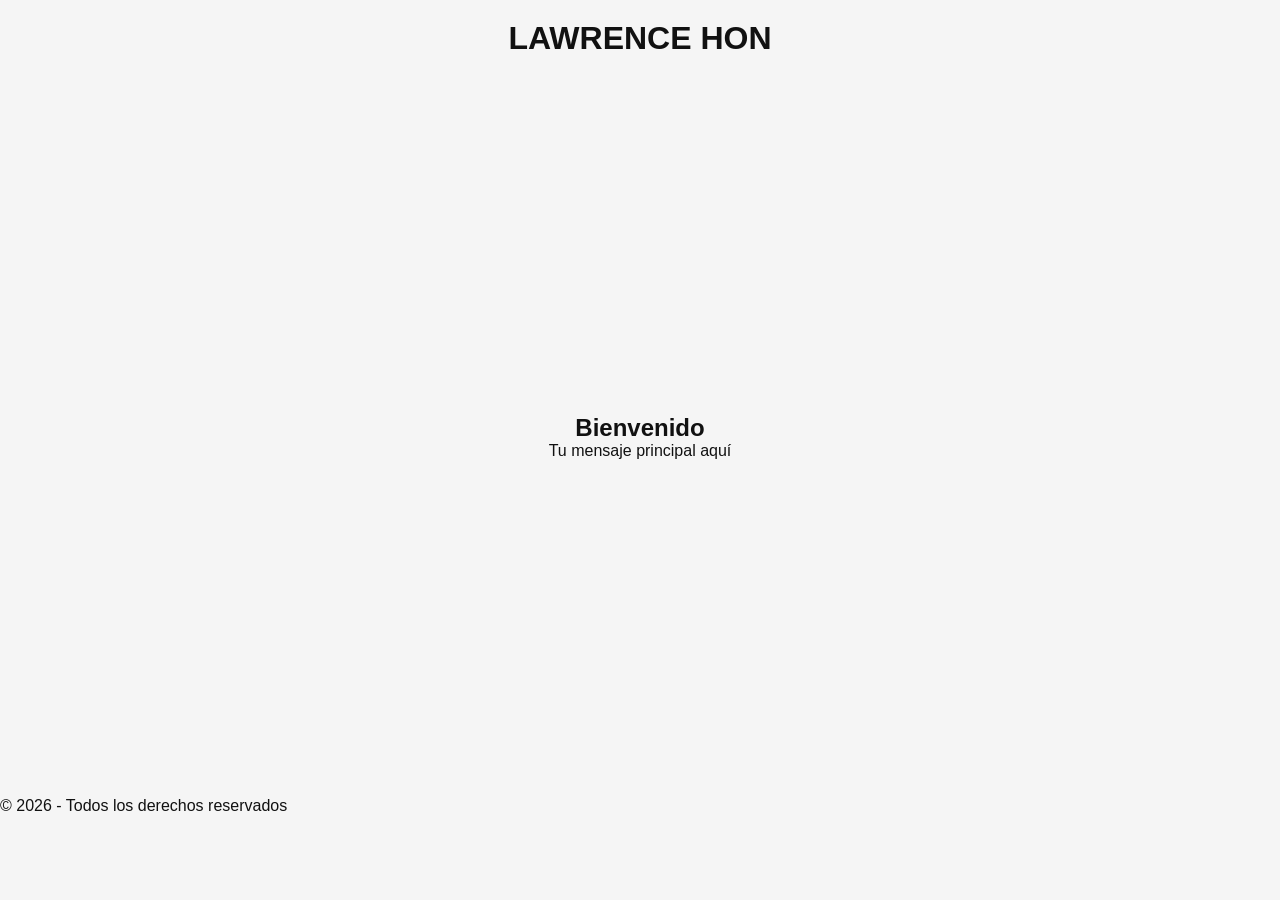
==== index.html @ 0713e82f "Subiendo archivos" ====
<!DOCTYPE html>
<html lang="es">
<head>
    <meta charset="UTF-8">
    <meta name="viewport" content="width=device-width, initial-scale=1.0">
    <title>Mi Web</title>

    <!-- CSS -->
    <link rel="stylesheet" href="css/styles.css">
</head>
<body>

    <header>
        <h1>LAWRENCE HON</h1>
    </header>

    <main>
        <section class="hero">
            <h2>Bienvenido</h2>
            <p>Tu mensaje principal aquí</p>
        </section>
    </main>

    <footer>
        <p>© 2026 - Todos los derechos reservados</p>
    </footer>

    <!-- JS -->
    <script src="js/script.js"></script>

</body>
</html>
---- css/styles.css ----
* {
    margin: 0;
    padding: 0;
    box-sizing: border-box;
}

body {
    font-family: Arial, sans-serif;
    background: #f5f5f5;
    color: #111;
}

header {
    padding: 20px;
    text-align: center;
}

.hero {
    height: 80vh;
    display: flex;
    flex-direction: column;
    justify-content: center;
    align-items: center;
}
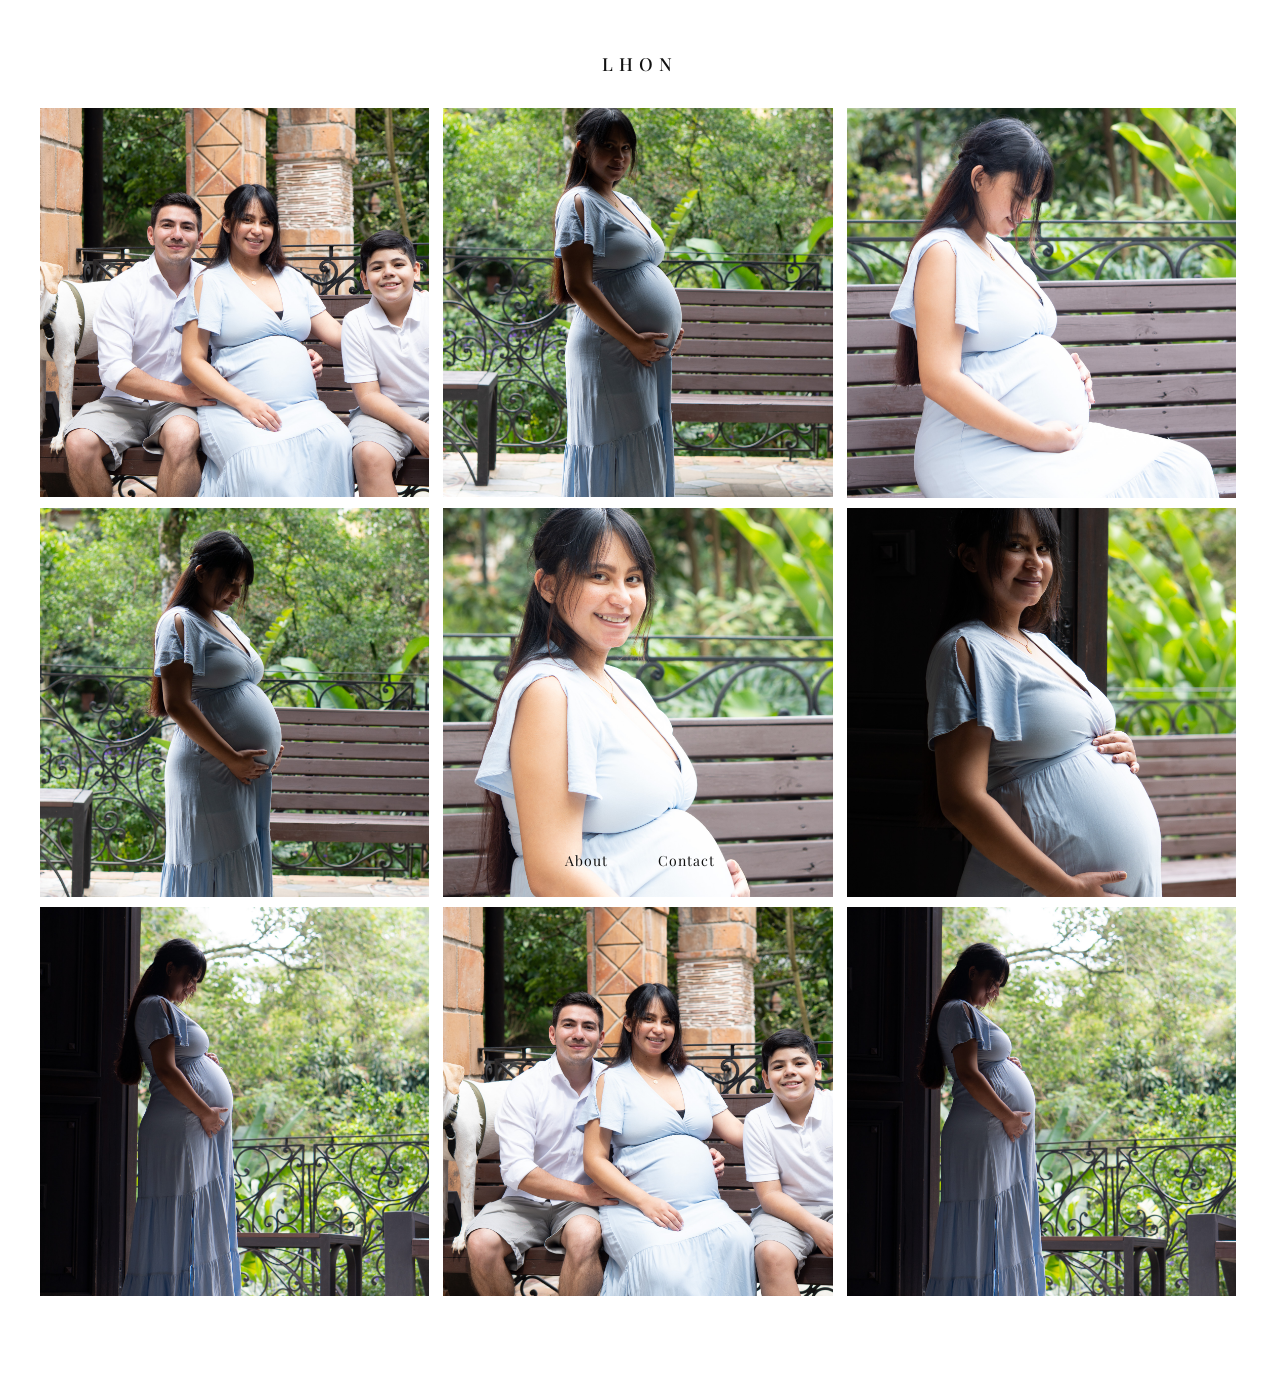
==== commit d641c76d: "estructura profesional + páginas" ====
--- a/index.html
+++ b/index.html
@@ -1,32 +1,37 @@
 <!DOCTYPE html>
 <html lang="es">
 <head>
-    <meta charset="UTF-8">
-    <meta name="viewport" content="width=device-width, initial-scale=1.0">
-    <title>Mi Web</title>
+  <meta charset="UTF-8">
+  <meta name="viewport" content="width=device-width, initial-scale=1.0">
+  <title>LHON</title>
 
-    <!-- CSS -->
-    <link rel="stylesheet" href="css/styles.css">
+  <!-- Tipografía editorial -->
+  <link href="https://fonts.googleapis.com/css2?family=Playfair+Display:wght@400;600&family=Inter:wght@300;400&display=swap" rel="stylesheet">
+
+  <link rel="stylesheet" href="css/styles.css">
 </head>
+
 <body>
 
-    <header>
-        <h1>LAWRENCE HON</h1>
-    </header>
+  <header class="header">
+    <h1>LHON</h1>
+  </header>
 
-    <main>
-        <section class="hero">
-            <h2>Bienvenido</h2>
-            <p>Tu mensaje principal aquí</p>
-        </section>
-    </main>
+  <!-- GRID DINÁMICO -->
+  <main class="gallery" id="grid"></main>
 
-    <footer>
-        <p>© 2026 - Todos los derechos reservados</p>
-    </footer>
+  <!-- LIGHTBOX -->
+  <div class="lightbox" id="lightbox">
+    <img id="lightbox-img" />
+  </div>
 
-    <!-- JS -->
-    <script src="js/script.js"></script>
+  <!-- FOOTER MINIMAL -->
+  <footer>
+    <a href="/about/">About</a>
+    <a href="/contact/">Contact</a>
+  </footer>
+
+  <script src="js/script.js"></script>
 
 </body>
 </html>
--- a/css/styles.css
+++ b/css/styles.css
@@ -1,24 +1,136 @@
-* {
-    margin: 0;
-    padding: 0;
-    box-sizing: border-box;
+body {
+  margin: 0;
+  background: #ffffff;
+  color: #111;
+  font-family: 'Inter', sans-serif;
 }
 
-body {
-    font-family: Arial, sans-serif;
-    background: #f5f5f5;
-    color: #111;
+/* HEADER */
+.header {
+  padding: 40px 0 20px;
+  text-align: center;
 }
 
-header {
-    padding: 20px;
-    text-align: center;
+.header h1 {
+  font-family: 'Playfair Display', serif;
+  font-size: 18px;
+  letter-spacing: 6px;
+  font-weight: 500;
+  text-transform: uppercase;
 }
 
-.hero {
-    height: 80vh;
-    display: flex;
-    flex-direction: column;
-    justify-content: center;
-    align-items: center;
+/* GRID */
+.gallery {
+  display: grid;
+  grid-template-columns: repeat(3, 1fr);
+  gap: 10px;
+  padding: 0 40px 80px;
+}
+
+.gallery img {
+  width: 99%;
+  aspect-ratio: 1 / 1;
+  object-fit: cover;
+  cursor: pointer;
+  opacity: 0;
+  transform: scale(1.03);
+  transition: 
+    opacity 0.8s ease,
+    transform 1.2s ease;
+}
+
+.gallery img.loaded {
+  opacity: 1;
+  transform: scale(1);
+}
+
+.gallery img:hover {
+  transform: scale(1.02);
+}
+
+/* LIGHTBOX */
+.lightbox {
+  position: fixed;
+  top: 0;
+  left: 0;
+  width: 100%;
+  height: 100%;
+  background: rgba(10,10,10,0.95);
+  display: none;
+  align-items: center;
+  justify-content: center;
+}
+
+.lightbox img {
+  max-width: 85%;
+  max-height: 85%;
+}
+
+/* FOOTER */
+footer {
+  position: fixed;
+  bottom: 30px;
+  width: 100%;
+  display: flex;
+  justify-content: center;
+  gap: 50px;
+  font-family: 'Playfair Display', serif;
+}
+
+footer a {
+  text-decoration: none;
+  color: #111;
+  font-size: 14px;
+  letter-spacing: 1px;
+}
+
+/* PÁGINAS INTERNAS */
+.page {
+  max-width: 700px;
+  margin: 120px auto;
+  padding: 0 20px;
+}
+
+.page h2 {
+  font-family: 'Playfair Display', serif;
+  margin-bottom: 30px;
+}
+
+/* ABOUT */
+.about p {
+  line-height: 1.6;
+  margin-bottom: 20px;
+}
+
+/* FORMULARIO */
+.contact form {
+  display: flex;
+  flex-direction: column;
+  gap: 20px;
+}
+
+.contact input,
+.contact textarea {
+  border: none;
+  border-bottom: 1px solid #ccc;
+  padding: 10px;
+  font-family: 'Inter', sans-serif;
+  background: transparent;
+}
+
+.contact textarea {
+  min-height: 100px;
+}
+
+.contact button {
+  background: none;
+  border: 1px solid #111;
+  padding: 10px;
+  cursor: pointer;
+  transition: 0.3s;
+}
+
+.contact button:hover {
+  background: #111;
+  color: #fff;
 }
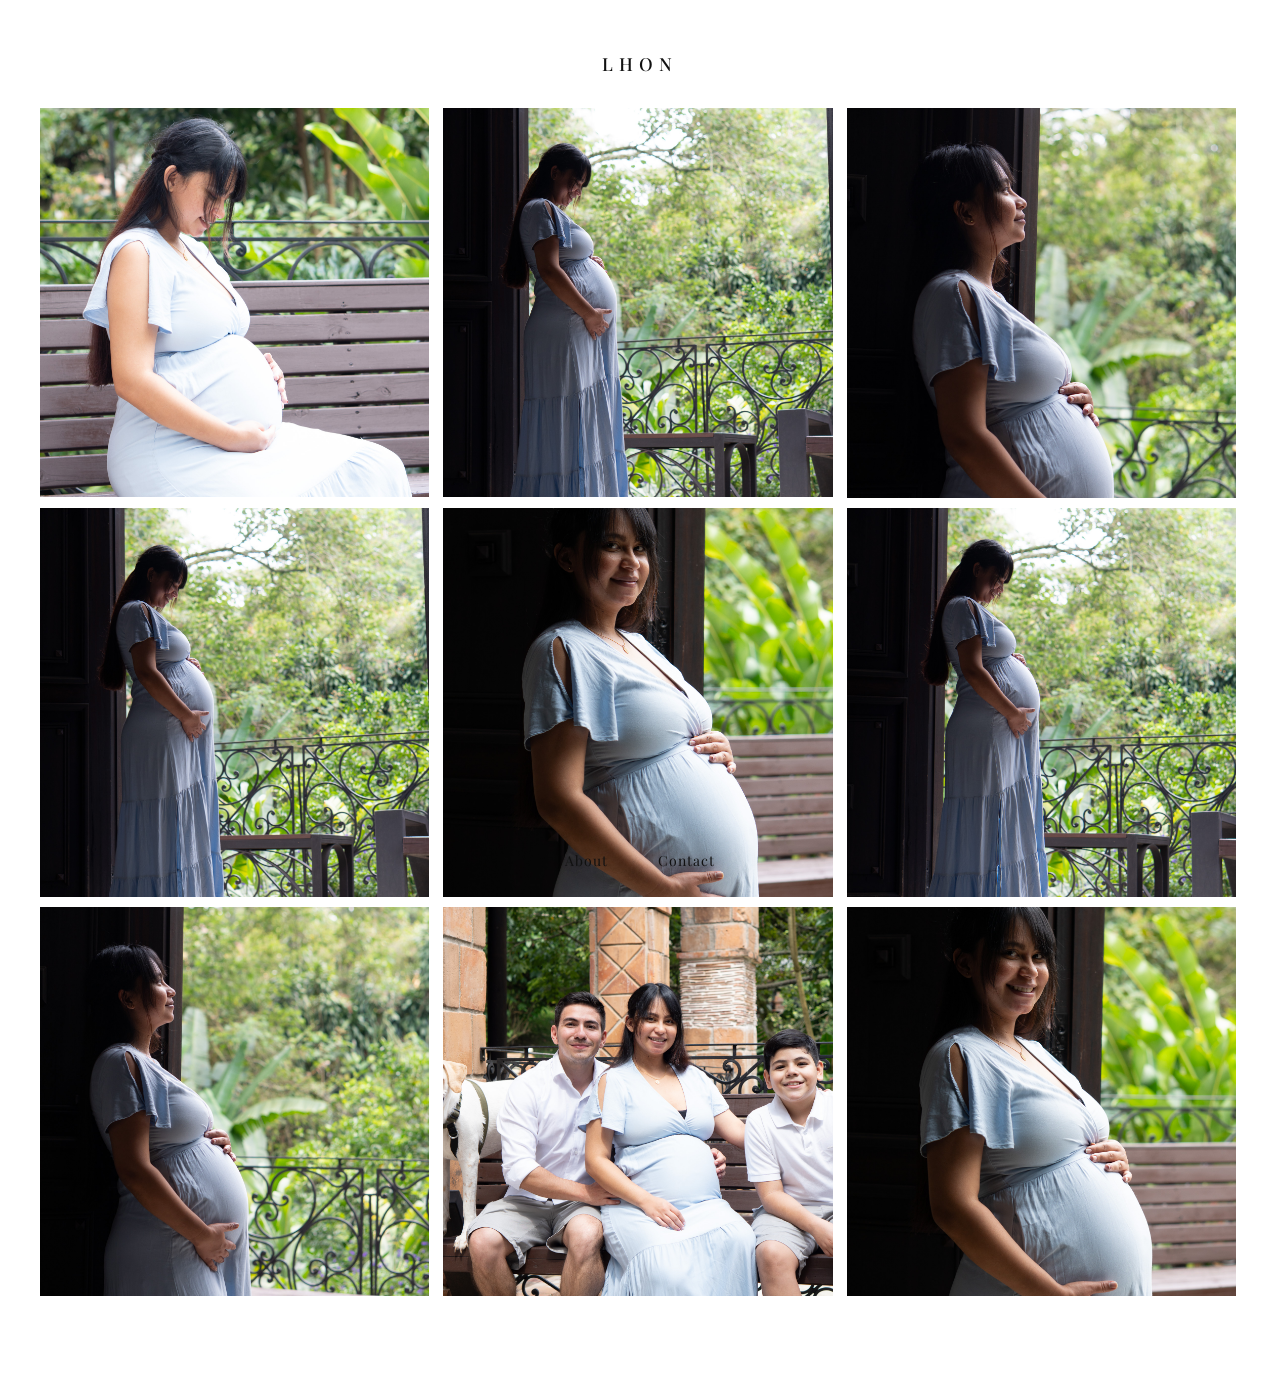
==== commit 97df2d4e: "fix rutas index github pages" ====
--- a/index.html
+++ b/index.html
@@ -27,10 +27,9 @@
 
   <!-- FOOTER MINIMAL -->
   <footer>
-    <a href="/about/">About</a>
-    <a href="/contact/">Contact</a>
-  </footer>
-
+  <a href="./about/">About</a>
+  <a href="./contact/">Contact</a>
+</footer>
   <script src="js/script.js"></script>
 
 </body>
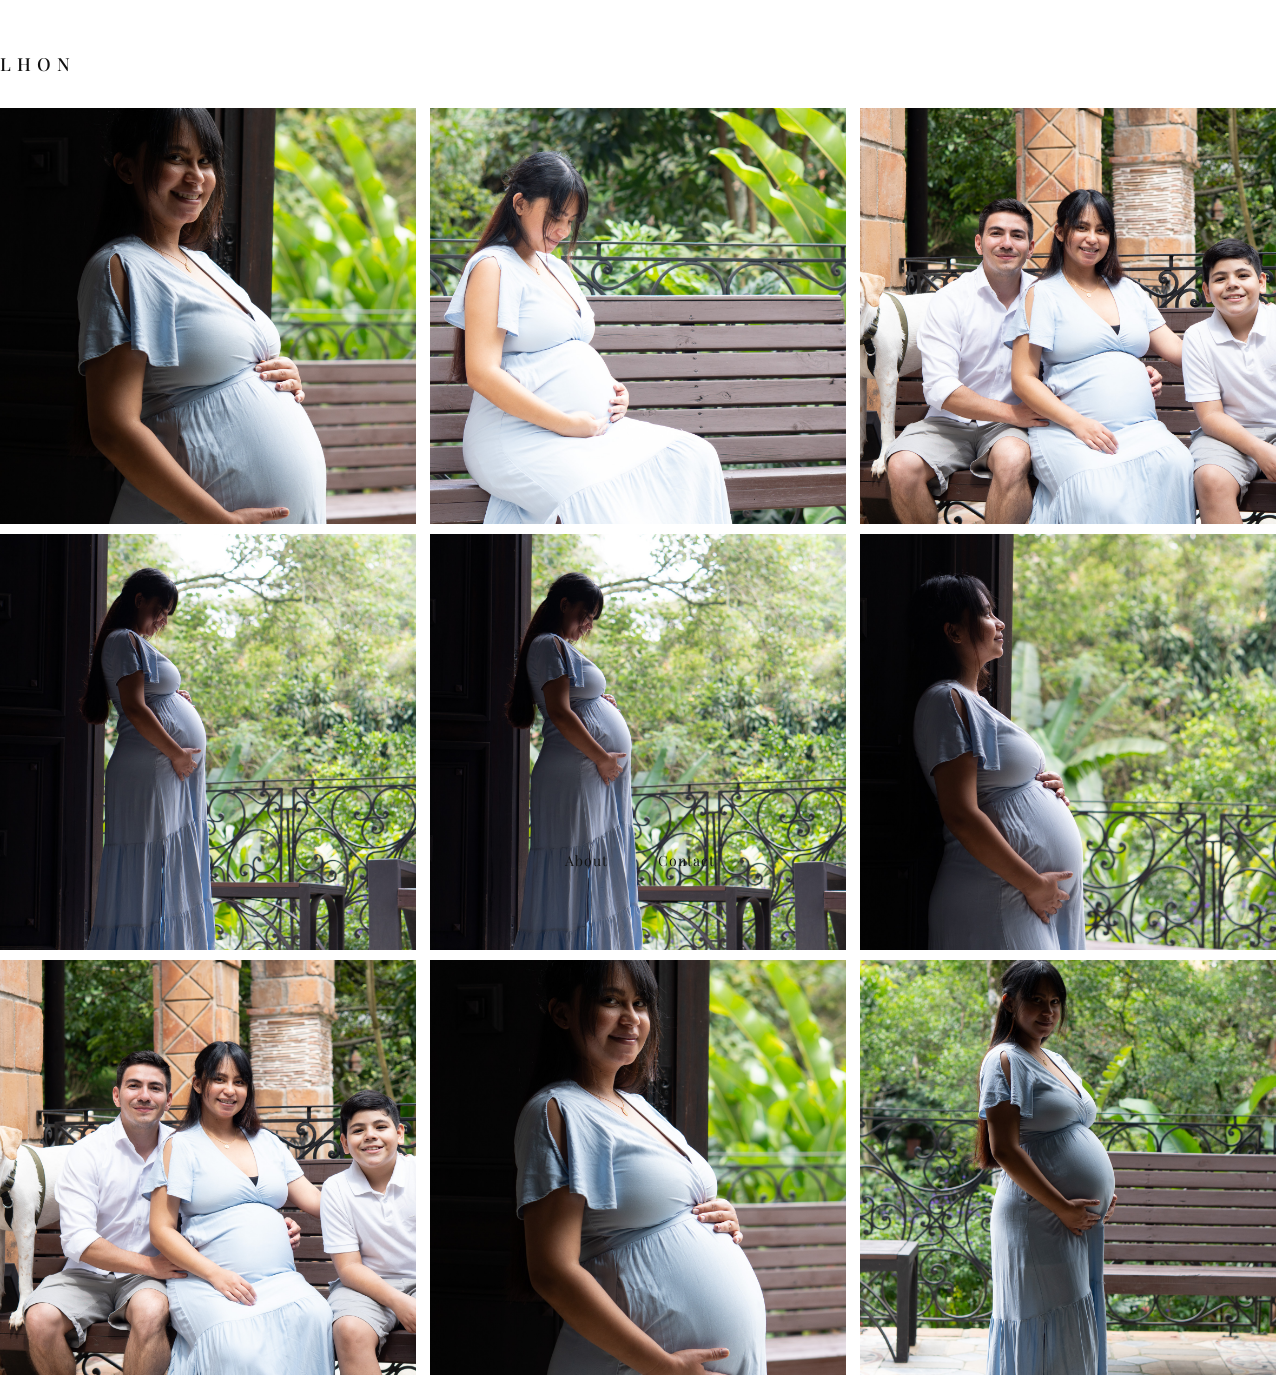
==== commit 619be1e9: "fix rutas index github pages" ====
--- a/index.html
+++ b/index.html
@@ -14,7 +14,7 @@
 <body>
 
   <header class="header">
-    <h1>LHON</h1>
+    <h1><a href="./index.html" class="logo">LHON</a></h1>
   </header>
 
   <!-- GRID DINÁMICO -->
--- a/css/styles.css
+++ b/css/styles.css
@@ -8,7 +8,6 @@
 /* HEADER */
 .header {
   padding: 40px 0 20px;
-  text-align: center;
 }
 
 .header h1 {
@@ -19,12 +18,22 @@
   text-transform: uppercase;
 }
 
+.logo {
+  text-decoration: none;
+  color: inherit;
+}
+
 /* GRID */
 .gallery {
   display: grid;
   grid-template-columns: repeat(3, 1fr);
   gap: 10px;
-  padding: 0 40px 80px;
+}
+
+@media (max-width: 768px) {
+  .gallery {
+    grid-template-columns: 1fr;
+  }
 }
 
 .gallery img {
@@ -33,10 +42,8 @@
   object-fit: cover;
   cursor: pointer;
   opacity: 0;
-  transform: scale(1.03);
-  transition: 
-    opacity 0.8s ease,
-    transform 1.2s ease;
+  transform: scale(1.02);
+  transition: opacity 0.6s ease, transform 0.6s ease;
 }
 
 .gallery img.loaded {
@@ -45,7 +52,7 @@
 }
 
 .gallery img:hover {
-  transform: scale(1.02);
+  transform: scale(1.015);
 }
 
 /* LIGHTBOX */
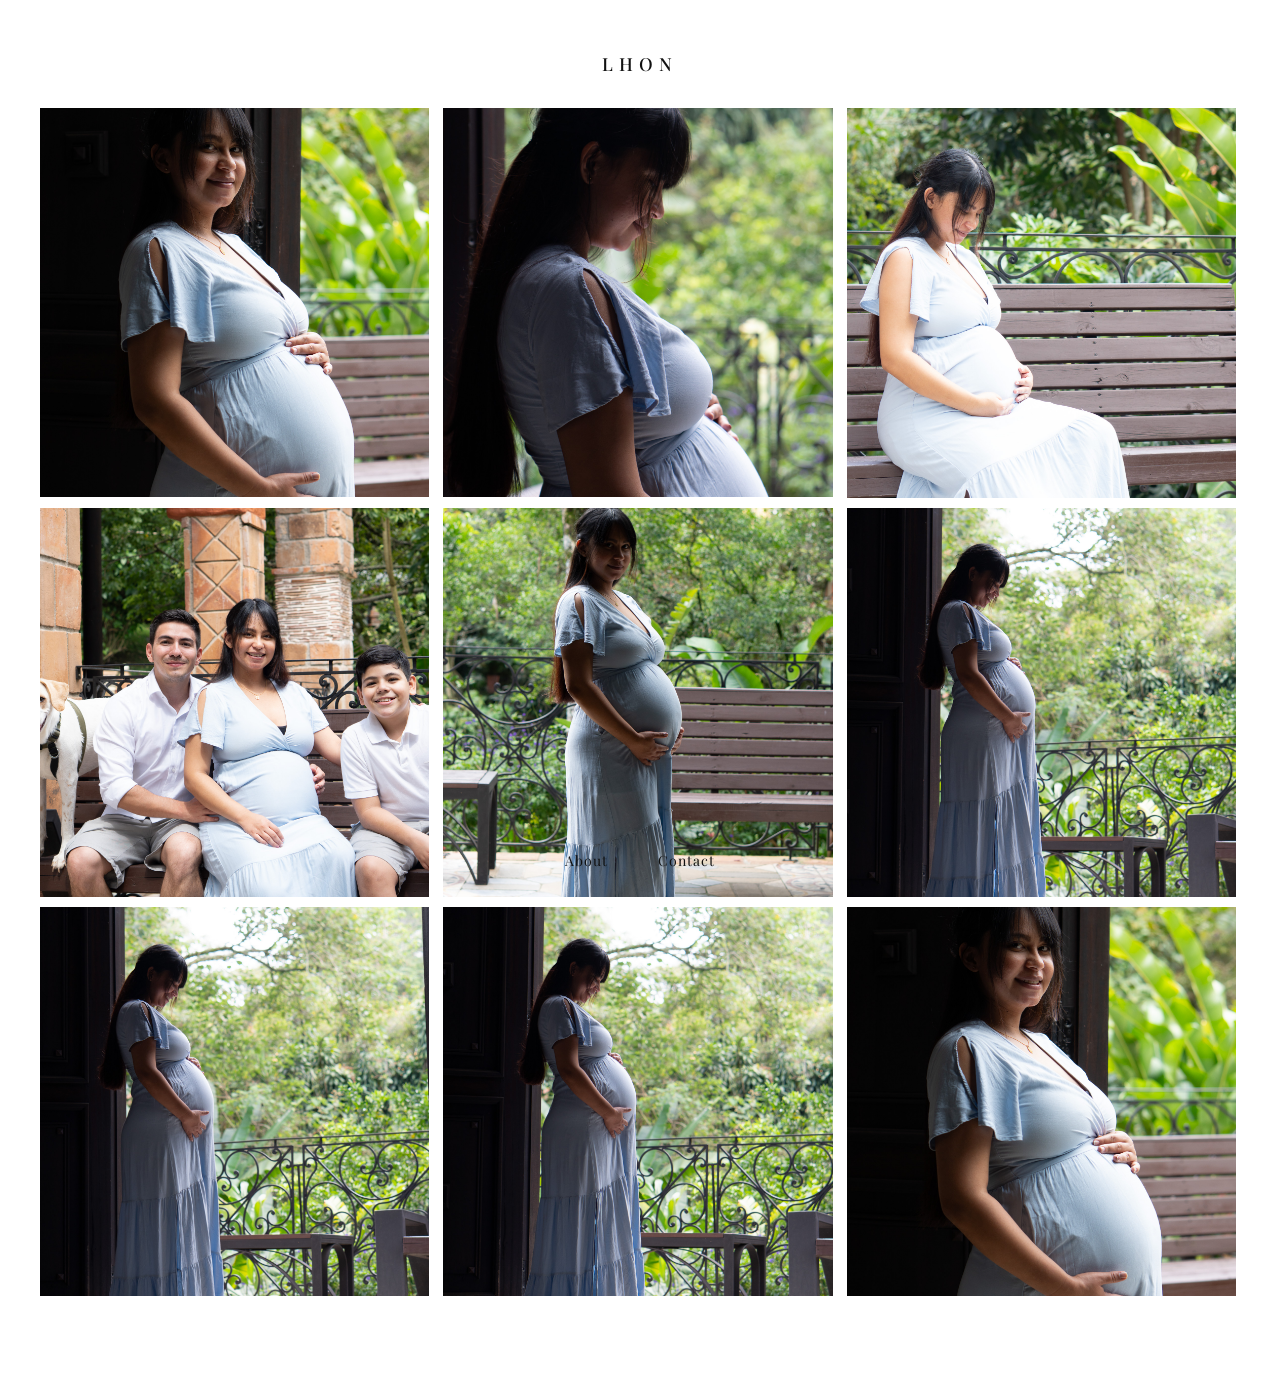
==== commit fbc0db99: "volver a diseño que me gustaba" ====
--- a/index.html
+++ b/index.html
@@ -14,7 +14,7 @@
 <body>
 
   <header class="header">
-    <h1><a href="./index.html" class="logo">LHON</a></h1>
+    <h1>LHON</h1>
   </header>
 
   <!-- GRID DINÁMICO -->
@@ -27,9 +27,10 @@
 
   <!-- FOOTER MINIMAL -->
   <footer>
-  <a href="./about/">About</a>
-  <a href="./contact/">Contact</a>
-</footer>
+    <a href="/about/">About</a>
+    <a href="/contact/">Contact</a>
+  </footer>
+
   <script src="js/script.js"></script>
 
 </body>
--- a/css/styles.css
+++ b/css/styles.css
@@ -8,6 +8,7 @@
 /* HEADER */
 .header {
   padding: 40px 0 20px;
+  text-align: center;
 }
 
 .header h1 {
@@ -18,22 +19,12 @@
   text-transform: uppercase;
 }
 
-.logo {
-  text-decoration: none;
-  color: inherit;
-}
-
 /* GRID */
 .gallery {
   display: grid;
   grid-template-columns: repeat(3, 1fr);
   gap: 10px;
-}
-
-@media (max-width: 768px) {
-  .gallery {
-    grid-template-columns: 1fr;
-  }
+  padding: 0 40px 80px;
 }
 
 .gallery img {
@@ -42,8 +33,10 @@
   object-fit: cover;
   cursor: pointer;
   opacity: 0;
-  transform: scale(1.02);
-  transition: opacity 0.6s ease, transform 0.6s ease;
+  transform: scale(1.03);
+  transition: 
+    opacity 0.8s ease,
+    transform 1.2s ease;
 }
 
 .gallery img.loaded {
@@ -52,7 +45,7 @@
 }
 
 .gallery img:hover {
-  transform: scale(1.015);
+  transform: scale(1.02);
 }
 
 /* LIGHTBOX */
